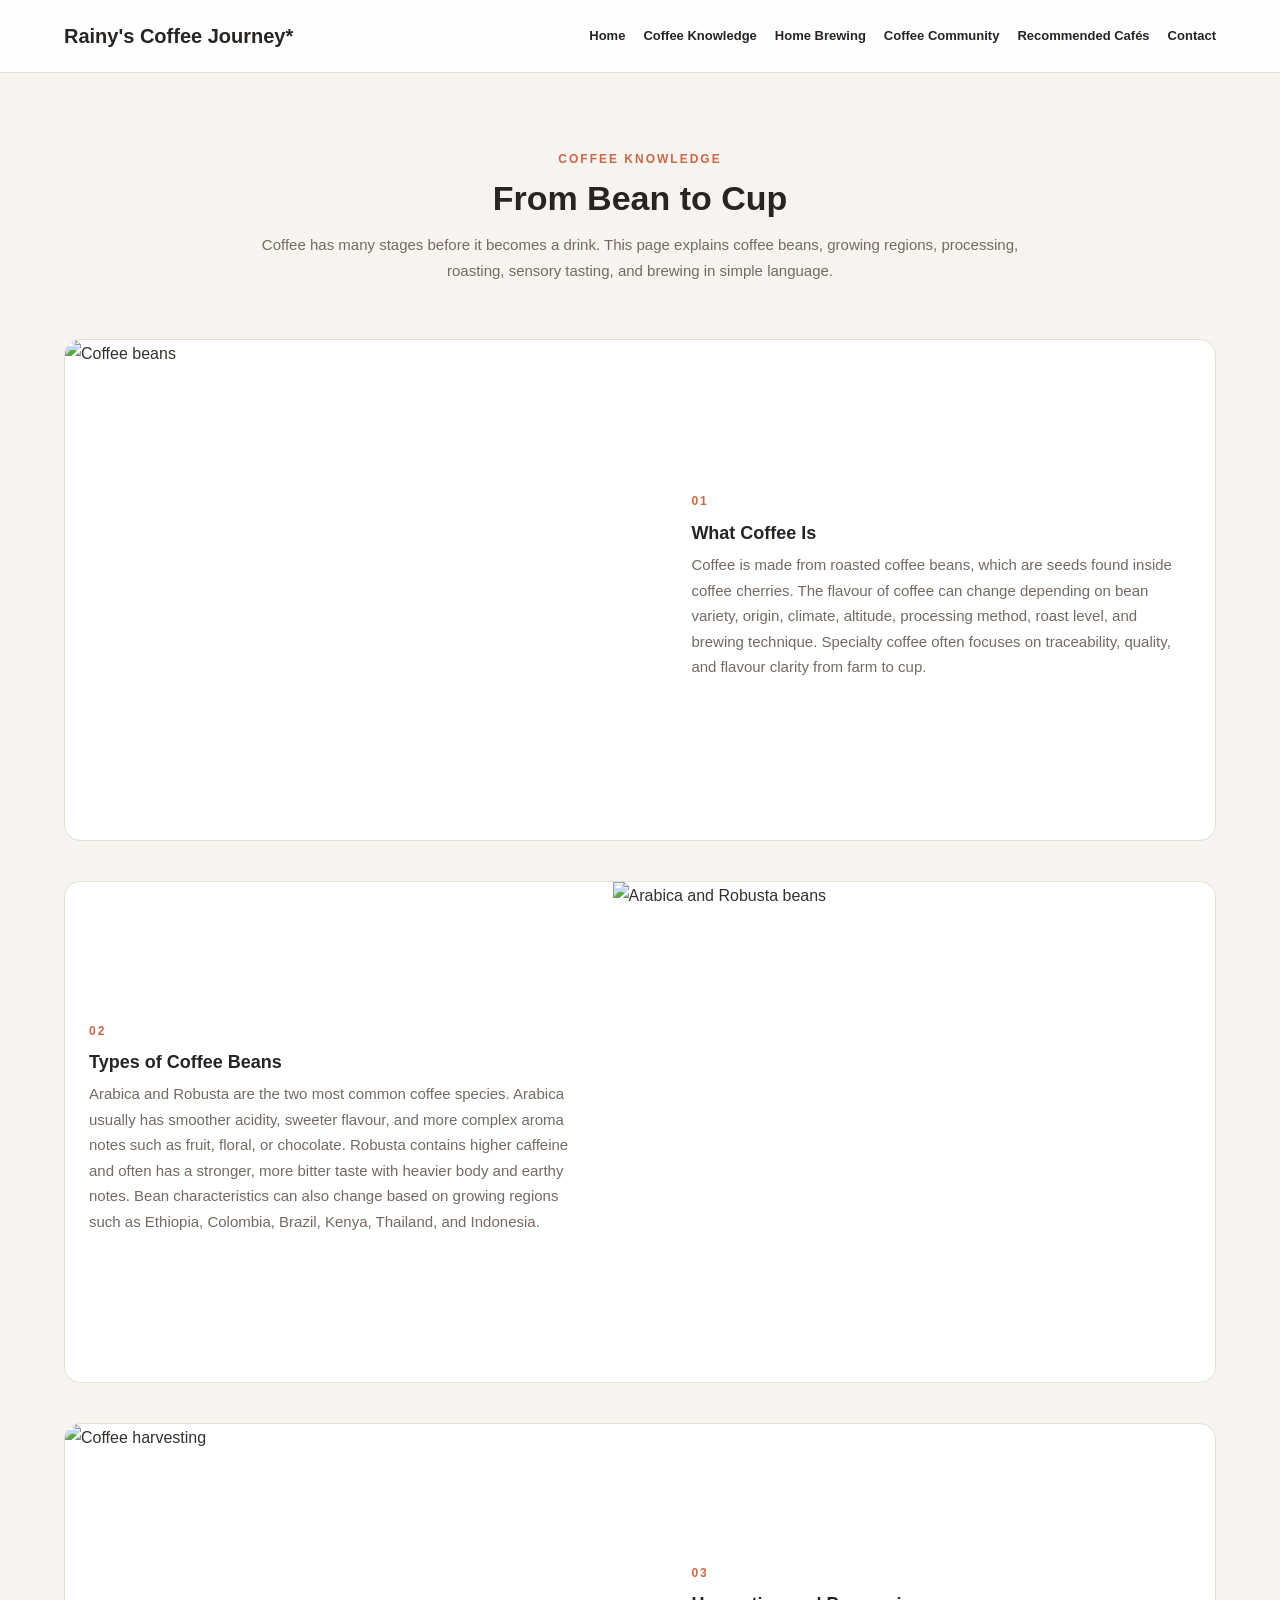
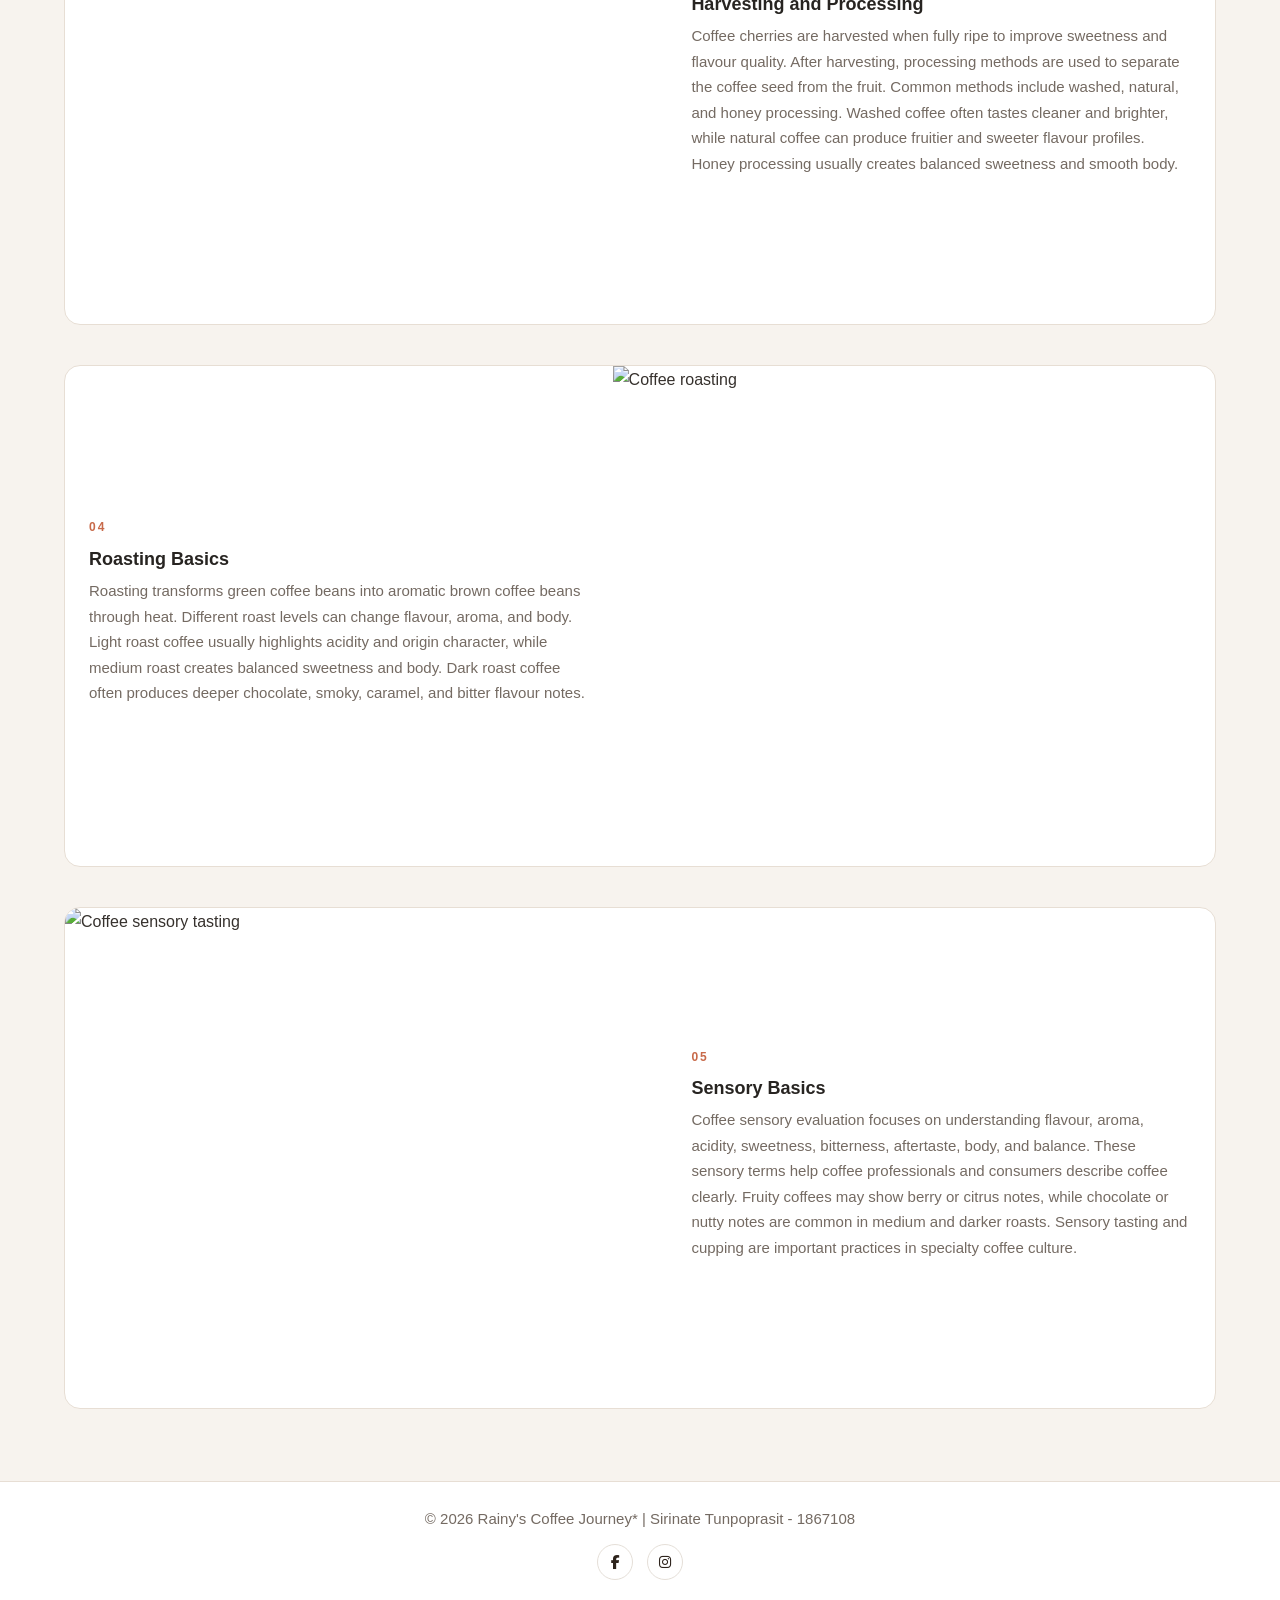
==== 02.basic.html @ 63c52bd1 "Add files via upload" ====
<!-- Sirinate Tunpoprasit - student id: 1867108 -->
<!-- This page introduces basic coffee knowledge, including coffee beans, roasting levels, processing methods,
and flavour profiles to help users better understand specialty coffee culture. -->

<!DOCTYPE html>
<html lang="en">
<head>
    <meta charset="UTF-8">
    <meta name="viewport" content="width=device-width, initial-scale=1.0">
    <title>Rainy's Coffee Journey* | Coffee Knowledge</title>
    <link rel="stylesheet" href="style.css">
    <link rel="stylesheet" href="https://cdnjs.cloudflare.com/ajax/libs/font-awesome/6.5.0/css/all.min.css">
</head>
<body>

<header>
    <div class="container header-box">
        <h1>Rainy's Coffee Journey*</h1>
        <nav> <!-- Navigation menu used on all pages -->
            <a href="01.index.html">Home</a>
            <a href="02.basic.html">Coffee Knowledge</a>
            <a href="03.brewing.html">Home Brewing</a>
            <a href="04.community.html">Coffee Community</a>
            <a href="05.cafe.html">Recommended Cafés</a>
            <a href="06.contact.html">Contact</a>
        </nav>
    </div>
</header>

<main class="container">
    <section class="page-intro">
        <p class="small-title">COFFEE KNOWLEDGE</p>
        <h2>From Bean to Cup</h2>
        <p>Coffee has many stages before it becomes a drink. This page explains coffee beans, growing regions, processing, roasting, sensory tasting, 
            and brewing in simple language.</p>
    </section>

    <section class="large-topic">
        <img src="images/bean.jpg" alt="Coffee beans">
        <div>
            <p class="small-title">01</p>
            <h3>What Coffee Is</h3>
            <p>Coffee is made from roasted coffee beans, which are seeds found inside coffee cherries.
                The flavour of coffee can change depending on bean variety, origin, climate,
                altitude, processing method, roast level, and brewing technique.
                Specialty coffee often focuses on traceability, quality, and flavour clarity from farm to cup.</p>
        </div>
    </section>

    <section class="large-topic reverse">
        <img src="images/arabica-robusta.jpg" alt="Arabica and Robusta beans">
        <div>
            <p class="small-title">02</p>
            <h3>Types of Coffee Beans</h3>
            <p>Arabica and Robusta are the two most common coffee species.
                Arabica usually has smoother acidity, sweeter flavour, and more complex aroma notes such as fruit, floral, or chocolate.
                Robusta contains higher caffeine and often has a stronger, more bitter taste with heavier body and earthy notes.
                Bean characteristics can also change based on growing regions such as Ethiopia, Colombia, Brazil, Kenya, Thailand, and Indonesia.</p>
        </div>
    </section>

    <section class="large-topic">
        <img src="images/harvest.jpg" alt="Coffee harvesting">
        <div>
            <p class="small-title">03</p>
            <h3>Harvesting and Processing</h3>
            <p>Coffee cherries are harvested when fully ripe to improve sweetness and flavour quality.
                After harvesting, processing methods are used to separate the coffee seed from the fruit.
                Common methods include washed, natural, and honey processing.
                Washed coffee often tastes cleaner and brighter, while natural coffee can produce fruitier and sweeter flavour profiles.
                Honey processing usually creates balanced sweetness and smooth body.</p>
        </div>
    </section>

    <section class="large-topic reverse">
        <img src="images/roasting.jpg" alt="Coffee roasting">
        <div>
            <p class="small-title">04</p>
            <h3>Roasting Basics</h3>
            <p>Roasting transforms green coffee beans into aromatic brown coffee beans through heat.
                Different roast levels can change flavour, aroma, and body.
                Light roast coffee usually highlights acidity and origin character, while medium roast creates balanced sweetness and body.
                Dark roast coffee often produces deeper chocolate, smoky, caramel, and bitter flavour notes.</p>
        </div>
    </section>

    <section class="large-topic">
        <img src="images/sensory.jpg" alt="Coffee sensory tasting">
        <div>
            <p class="small-title">05</p>
            <h3>Sensory Basics</h3>
            <p>Coffee sensory evaluation focuses on understanding flavour, aroma, acidity, sweetness, bitterness, aftertaste, body, and balance.
                These sensory terms help coffee professionals and consumers describe coffee clearly.
                Fruity coffees may show berry or citrus notes, while chocolate or nutty notes are common in medium and darker roasts.
                Sensory tasting and cupping are important practices in specialty coffee culture.</p>
        </div>
    </section>
</main>

<footer class="footer"> <!-- Footer with copyright and social media links -->
    <div class="footer-bottom">
        <p>&copy; 2026 Rainy's Coffee Journey* | Sirinate Tunpoprasit - 1867108</p>
    </div>

    <div class="footer-social"> <!-- Social media links are showing by icons -->
        <a href="https://www.facebook.com/Siri.Jibibabazzz/" target="_blank" aria-label="Facebook">
            <i class="fab fa-facebook-f"></i>
        </a>
        <a href="https://www.instagram.com/jibibabazzz/" target="_blank" aria-label="Instagram">
            <i class="fab fa-instagram"></i>
        </a>
    </div>
</footer>


</body>
</html>
---- style.css ----
/* THEME COLORS AND FONT */
:root {
    --bg: #f7f3ee;
    --white: #ffffff;
    --cream: #efe7dc;
    --primary: #c86a4a;
    --dark: #272421;
    --text: #36312d;
    --soft-text: #746a62;
    --border: #e7ded4;
}

/* RESET AND BASE STYLE */
* {
    margin: 0;
    padding: 0;
    box-sizing: border-box;
}

body {
    font-family: "Avenir Next", Arial, sans-serif;
    background: var(--bg);
    color: var(--text);
    line-height: 1.7;
}

a {
    color: inherit;
    text-decoration: none;
}

a:hover {
    color: var(--primary);
}

.container {
    width: 90%;
    max-width: 1180px;
    margin: auto;
}

/* HEADER - ALL PAGES */
header {
    background: rgba(255, 255, 255, 0.96);
    border-bottom: 1px solid var(--border);
}

.header-box {
    min-height: 72px;
    display: flex;
    justify-content: space-between;
    align-items: center;
    gap: 24px;
}

/* HEADER, NAVIGATION BAR - ALL PAGES */
header h1 {
    font-size: 20px;
    font-weight: 600;
    color: var(--dark);
}

nav {
    display: flex;
    flex-wrap: wrap;
    gap: 18px;
}

nav a {
    font-size: 13px;
    font-weight: 600;
    color: var(--dark);
}

/* HOME PAGE - WELCOME VIDEO */
.welcome-video {
    position: relative;
    width: 100%;
    aspect-ratio: 16 / 9;
    overflow: hidden;
    background: var(--cream);
}

.welcome-video video {
    position: absolute;
    inset: 0;
    width: 100%;
    height: 100%;
    object-fit: cover;
}

.welcome-video::after {
    content: "";
    position: absolute;
    inset: 0;
    background: rgba(28, 22, 18, 0.38);
}

.welcome-text {
    position: relative;
    z-index: 1;
    max-width: 720px;
    margin: auto;
    text-align: center;
    padding: 17% 24px 0;
}

.welcome-text h2,
.welcome-text p,
.welcome-text .small-title {
    color: white;
}

.welcome-text h2 {
    font-size: 48px;
    line-height: 1.08;
    margin-bottom: 14px;
}

.welcome-text p {
    margin-bottom: 24px;
}

/* GENERAL PAGE SPACING AND TEXT */
main {
    padding-bottom: 72px;
}

section,
.section-block {
    margin: 110px auto;
}

.page-intro {
    max-width: 760px;
    margin: 76px auto 56px;
    text-align: center;
}

h2 {
    font-size: 34px;
    line-height: 1.15;
    font-weight: 600;
    color: var(--dark);
    margin-bottom: 14px;
}

h3 {
    font-size: 18px;
    line-height: 1.25;
    font-weight: 600;
    color: var(--dark);
    margin-bottom: 8px;
}

p {
    font-size: 15px;
    color: var(--soft-text);
    margin-bottom: 10px;
}

.small-title {
    font-size: 12px;
    letter-spacing: 2px;
    text-transform: uppercase;
    color: var(--primary);
    font-weight: 700;
    margin-bottom: 10px;
}

/* BUTTONS */
.button,
.buttons button,
form button {
    display: inline-block;
    background: var(--dark);
    color: white;
    border: none;
    padding: 11px 20px;
    border-radius: 999px;
    font-size: 13px;
    font-weight: 700;
    cursor: pointer;
}

.button:hover, /* For button hover effect */
.buttons button:hover,
form button:hover {
    background: var(--primary);
    color: white;
}

/* HOME PAGE - FEATURE SECTION */
.section-block {
    text-align: center;
}

.section-block h2 {
    max-width: 560px;
    margin: 0 auto 12px;
}

.section-block .small-title {
    display: block;
    text-align: center;
}

.section-block > p {
    max-width: 560px;
    margin: 0 auto 40px;
}

/* HOME PAGE - FEATURE CARDS */
.feature-box {
    display: grid;
    grid-template-columns: repeat(4, 1fr);
    gap: 32px;
    max-width: 1100px;
    margin: 40px auto 0;
}

.feature-card {
    background: var(--white);
    border: 1px solid var(--border);
    border-radius: 16px;
    overflow: hidden;
    text-align: center;
    box-shadow: 0 8px 24px rgba(0, 0, 0, 0.04);
    transition: all 0.3s ease;
}

.feature-card:hover { /* For feature card hover effect */
    transform: translateY(-6px);
    box-shadow: 0 14px 30px rgba(0, 0, 0, 0.08);
}

.feature-card img {
    width: 100%;
    aspect-ratio: 1 / 1;
    object-fit: cover;
}

.feature-card h3 {
    padding: 22px 22px 8px;
    font-size: 17px;
}

.feature-card p {
    padding: 0 24px 28px;
    font-size: 14px;
    line-height: 1.6;
    color: var(--soft-text);
    text-align: center;
}

/* COFFEE KNOWLEDGE PAGE */
.large-topic {
    display: grid;
    grid-template-columns: 1.1fr 1fr;
    gap: 0;
    align-items: center;
    background: var(--white);
    border: 1px solid var(--border);
    border-radius: 16px;
    padding: 0;
    overflow: hidden;
    margin: 40px auto 0;
}

.large-topic.reverse { /* For converse layout */
    grid-template-columns: 1fr 1.1fr;
}

.large-topic.reverse img {
    order: 2;
}
.large-topic div {
    padding: 24px;
}
.large-topic img {
    width: 100%;
    height: 500px;
    object-fit: cover;
    display: block;
}


/* BREWING AND COMMUNITY CARDS */
.card-box,
.news-grid {
    display: grid;
    grid-template-columns: repeat(2, 1fr);
    gap: 32px;
    max-width: 1100px;
}

.card,
.news-card {
    background: var(--white);
    border: 1px solid var(--border);
    border-radius: 16px;
    overflow: hidden;
    text-align: center;
    padding: 0;
    transition: all 0.3s ease;
}

.card:hover,
.news-card:hover { /* For brewing and community card hover effect */
    transform: translateY(-4px);
    box-shadow: 0 6px 20px rgba(0,0,0,0.04);
}

.card img,
.news-card img {
    width: 100%;
    aspect-ratio: 1 / 1;
    object-fit: cover;
}

.card h3 {
    padding: 16px 16px 6px;
    font-size: 18px;
    font-weight: 600;
}

.card p {
    padding: 0 16px 18px;
    font-size: 14px;
    line-height: 1.6;
}

/* CAFE PAGE */
.buttons {
    text-align: center;
    margin-bottom: 34px;
}

.cafe-grid {
    display: grid;
    grid-template-columns: repeat(6, 1fr);
    gap: 18px;
}

.cafe-card {
    background: var(--white);
    border: 1px solid var(--border);
    border-radius: 14px;
    padding: 0;
    overflow: hidden;
    text-align: center;
    transition: transform 0.2s ease;
}

.cafe-card:hover { /* For cafe card hover effect */
    transform: translateY(-4px);
    box-shadow: 0 6px 20px rgba(0,0,0,0.04);
}

.cafe-card img {
    width: 100%;
    aspect-ratio: 1 / 1;
    object-fit: cover;
    display: block;
}

.cafe-card h3 {
    font-size: 13px;
    padding: 10px 10px 4px;
}

.cafe-card p {
    font-size: 11px;
    padding-bottom: 12px;
}

/* CONTACT PAGE */
.contact-info {
    display: grid;
    grid-template-columns: repeat(2, 1fr);
    gap: 24px;
}

.contact-info div,
form {
    background: var(--white);
    border: none;
    border-radius: 16px;
    padding: 22px;
}

.contact-layout {
    display: grid;
    grid-template-columns: 1fr 1fr;
    gap: 40px;
    align-items: stretch;
}

.contact-right img {
    width: 100%;
    height: 100%;
    object-fit: cover;
    display: block;
    border-radius: 16px;
}

form label {
    display: block;
    margin-bottom: 6px;
    font-size: 13px;
    color: var(--dark);
    font-weight: 700;
}

form input,
form textarea {
    width: 100%;
    padding: 12px;
    border: 1px solid var(--border);
    margin-bottom: 14px;
    font-family: inherit;
    font-size: 14px;
    background: #fffdfb;
    border-radius: 10px;
}

form input:focus,
form textarea:focus {
    border-color: var(--primary);
    outline: none;
}

#formMessage {
    margin-top: 12px;
    font-weight: 600;
}

/* FOOTER - ALL PAGES */
footer {
    background: var(--white);
    border-top: 1px solid var(--border);
    text-align: center;
    padding: 24px;
}
.footer-social { /* For footer social media links */
    margin-top: 12px;
    display: flex;
    justify-content: center;
    gap: 14px;
}

.footer-social a {
    width: 36px;
    height: 36px;
    display: flex;
    align-items: center;
    justify-content: center;

    border-radius: 50%;
    background: #ffffff;
    color: #2d231c;

    font-size: 14px;
    text-decoration: none;

    border: 1px solid #e5dfd8;

    transition: all 0.25s ease;
}

.footer-social a:hover { /* For footer social media link hover effect */
    transform: translateY(-3px);
    background: #c97b5c;
    color: white;
    box-shadow: 0 6px 14px rgba(0,0,0,0.08);
}

/* RESPONSIVE DESIGN - Destop/ laptop/ mobile */
@media (max-width: 1000px) {
    .feature-box {
        grid-template-columns: repeat(2, 1fr);
    }

    .cafe-grid {
        grid-template-columns: repeat(4, 1fr);
    }
}

@media (max-width: 800px) {
    .header-box {
        align-items: flex-start;
        flex-direction: column;
    }

    nav {
        gap: 12px;
    }

    .welcome-text {
        padding-top: 14%;
    }

    .welcome-text h2 {
        font-size: 30px;
    }

    .large-topic,
    .large-topic.reverse,
    .card-box,
    .news-grid,
    .contact-info,
    .contact-layout {
        grid-template-columns: 1fr;
    }

    .large-topic.reverse img {
        order: 0;
    }

    .contact-right img {
        height: 320px;
    }
}

@media (max-width: 600px) {
    .container {
        width: 92%;
    }

    .welcome-video {
        aspect-ratio: 4 / 3;
    }

    .welcome-text {
        padding-top: 18%;
    }

    .welcome-text h2 {
        font-size: 26px;
    }

    .feature-box,
    .cafe-grid {
        grid-template-columns: 1fr;
    }

    h2 {
        font-size: 28px;
    }
}
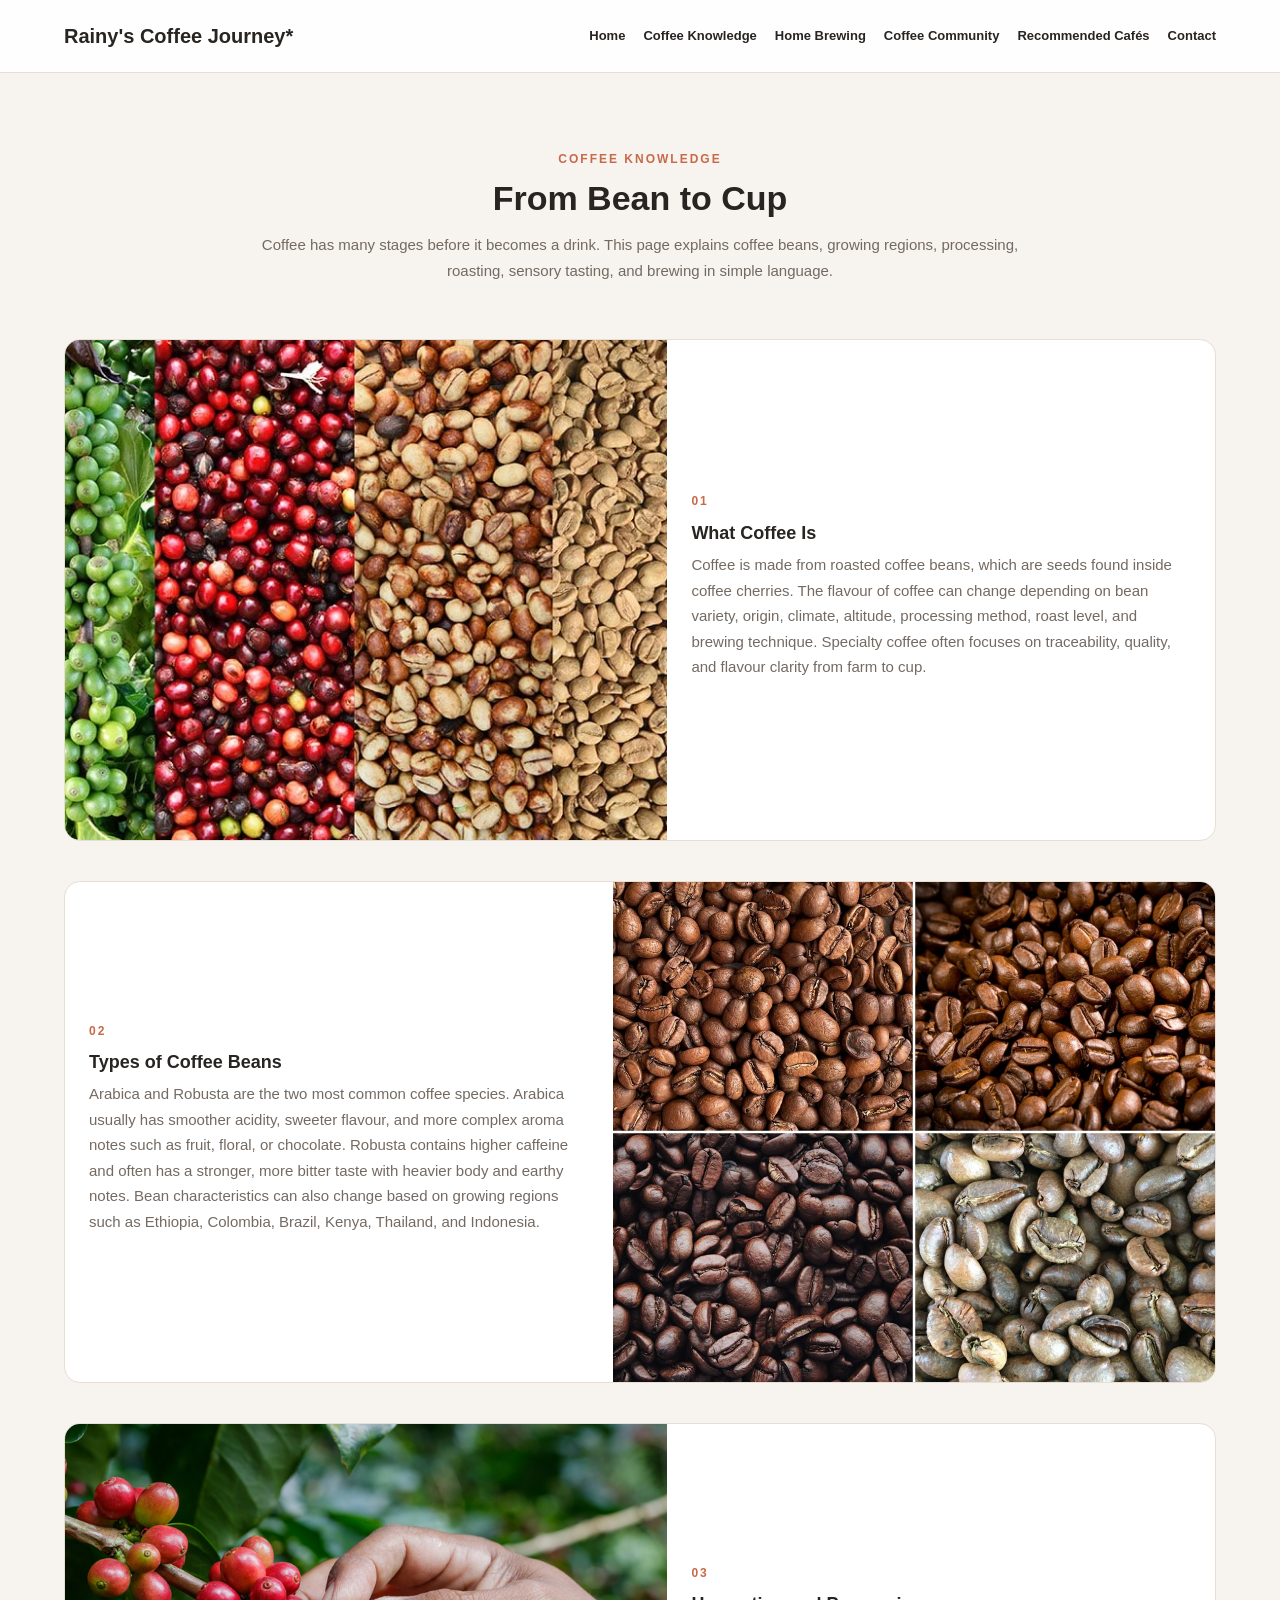
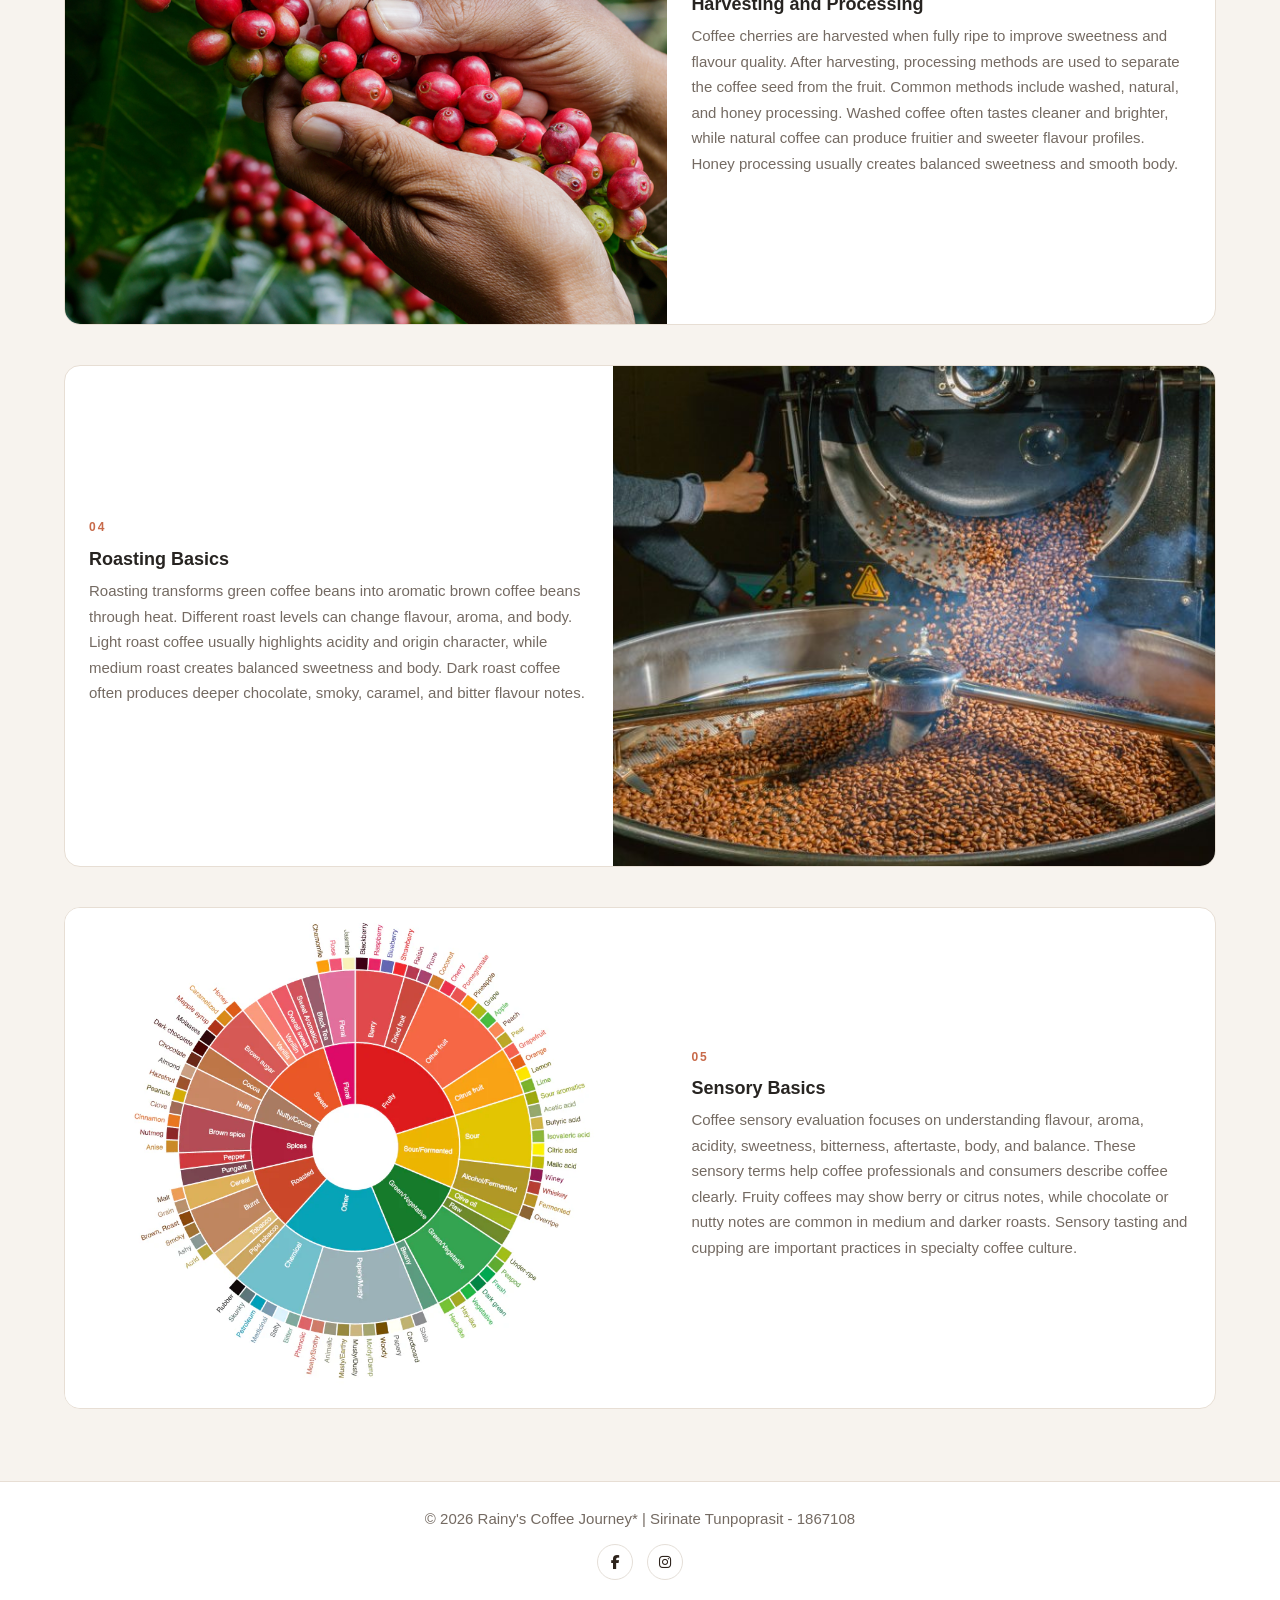
==== commit 88600aed: "Update 02.basic.html" ====
--- a/02.basic.html
+++ b/02.basic.html
@@ -17,7 +17,7 @@
     <div class="container header-box">
         <h1>Rainy's Coffee Journey*</h1>
         <nav> <!-- Navigation menu used on all pages -->
-            <a href="01.index.html">Home</a>
+            <a href="index.html">Home</a>
             <a href="02.basic.html">Coffee Knowledge</a>
             <a href="03.brewing.html">Home Brewing</a>
             <a href="04.community.html">Coffee Community</a>
@@ -36,7 +36,7 @@
     </section>
 
     <section class="large-topic">
-        <img src="images/bean.jpg" alt="Coffee beans">
+        <img src="bean.jpg" alt="Coffee beans">
         <div>
             <p class="small-title">01</p>
             <h3>What Coffee Is</h3>
@@ -48,7 +48,7 @@
     </section>
 
     <section class="large-topic reverse">
-        <img src="images/arabica-robusta.jpg" alt="Arabica and Robusta beans">
+        <img src="arabica-robusta.jpg" alt="Arabica and Robusta beans">
         <div>
             <p class="small-title">02</p>
             <h3>Types of Coffee Beans</h3>
@@ -60,7 +60,7 @@
     </section>
 
     <section class="large-topic">
-        <img src="images/harvest.jpg" alt="Coffee harvesting">
+        <img src="harvest.jpg" alt="Coffee harvesting">
         <div>
             <p class="small-title">03</p>
             <h3>Harvesting and Processing</h3>
@@ -73,7 +73,7 @@
     </section>
 
     <section class="large-topic reverse">
-        <img src="images/roasting.jpg" alt="Coffee roasting">
+        <img src="roasting.jpg" alt="Coffee roasting">
         <div>
             <p class="small-title">04</p>
             <h3>Roasting Basics</h3>
@@ -85,7 +85,7 @@
     </section>
 
     <section class="large-topic">
-        <img src="images/sensory.jpg" alt="Coffee sensory tasting">
+        <img src="sensory.jpg" alt="Coffee sensory tasting">
         <div>
             <p class="small-title">05</p>
             <h3>Sensory Basics</h3>
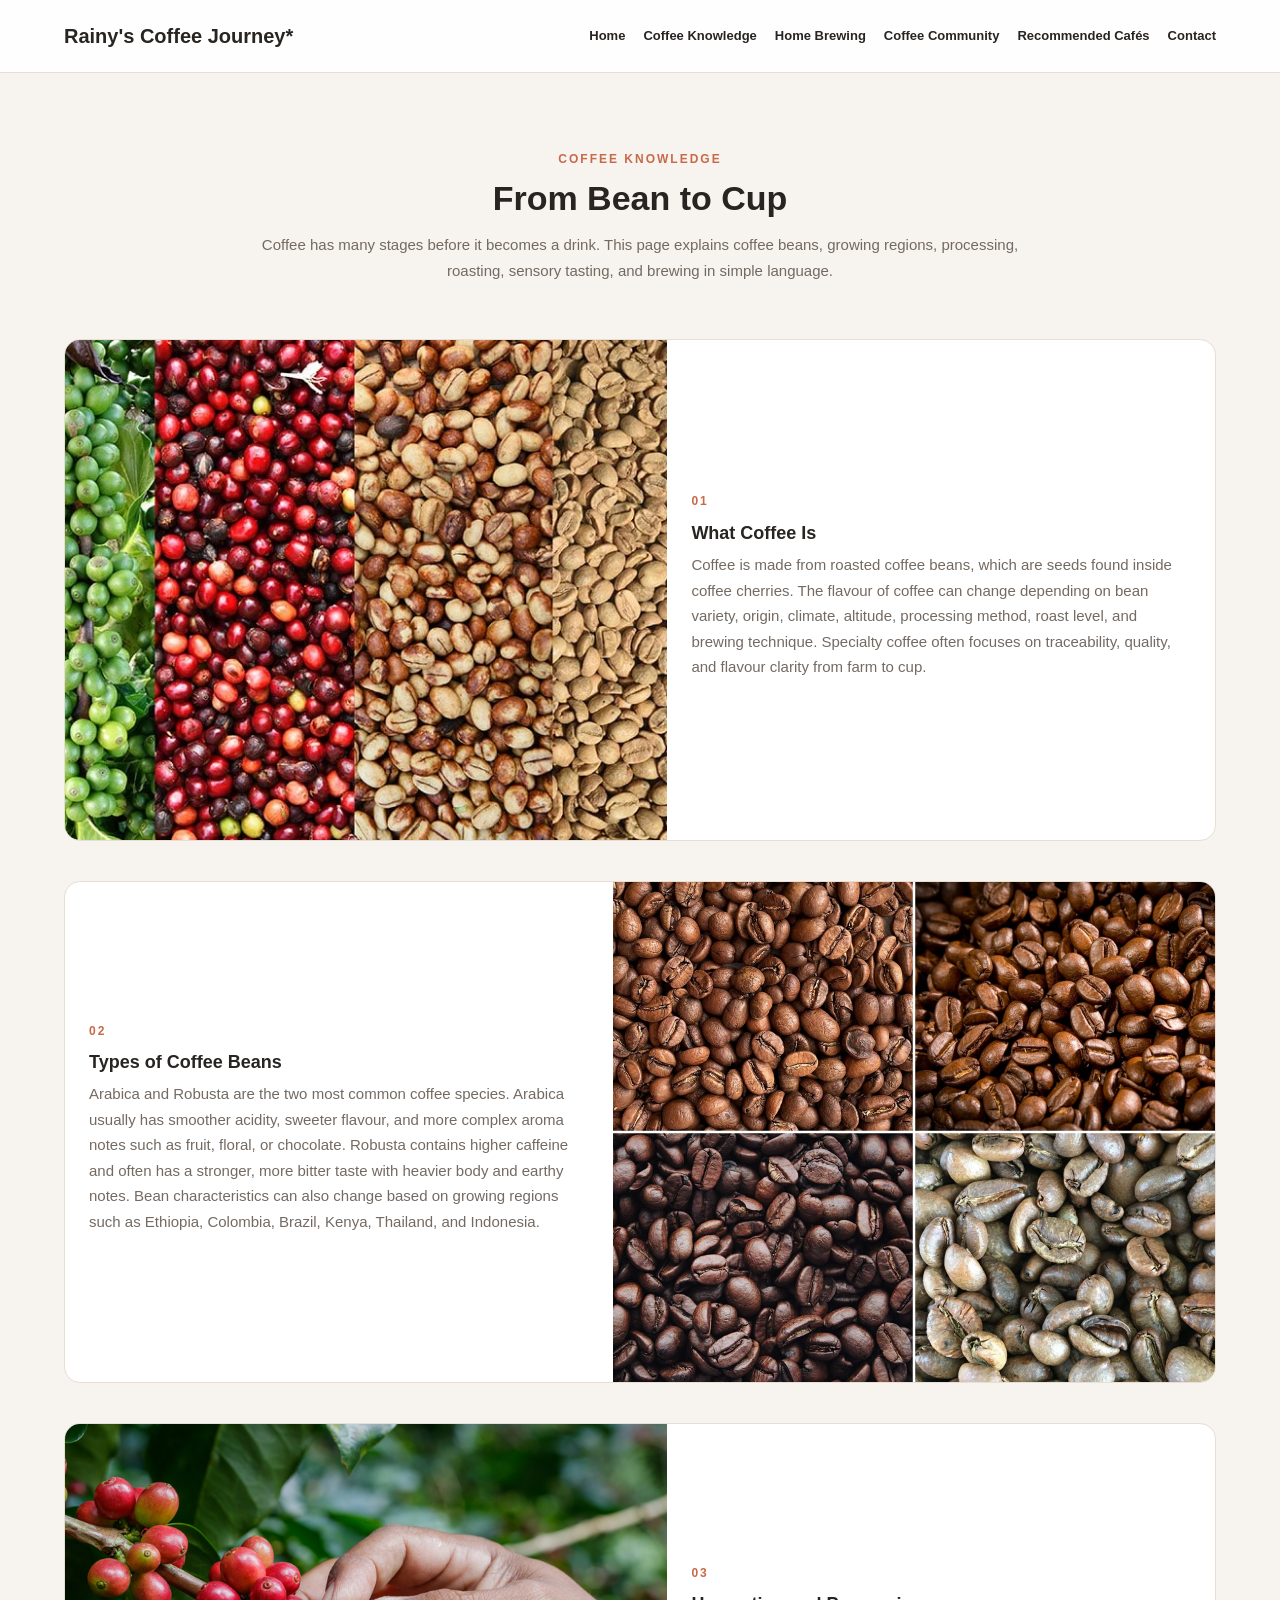
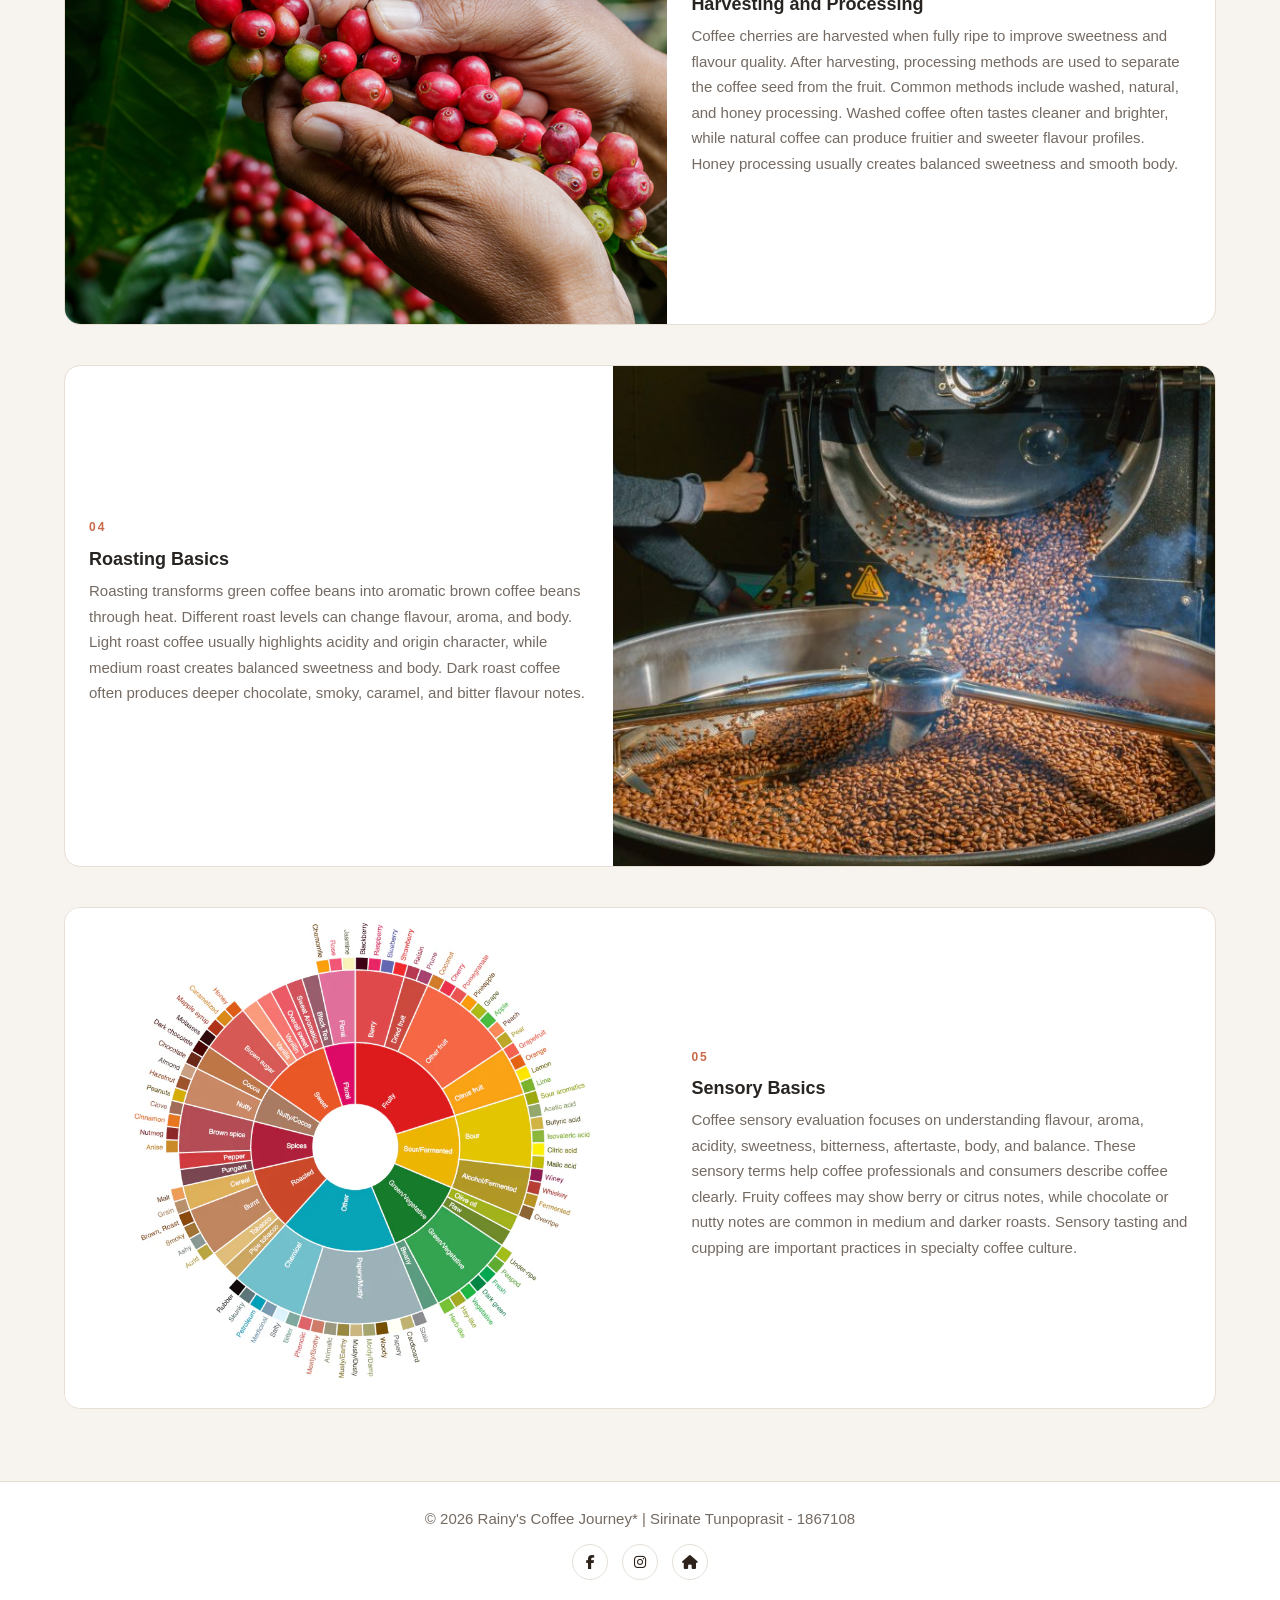
==== commit 093e7268: "Fix social media links in footer section" ====
--- a/02.basic.html
+++ b/02.basic.html
@@ -104,14 +104,12 @@
 
     <div class="footer-social"> <!-- Social media links are showing by icons -->
         <a href="https://www.facebook.com/Siri.Jibibabazzz/" target="_blank" aria-label="Facebook">
-            <i class="fab fa-facebook-f"></i>
-        </a>
+            <i class="fab fa-facebook-f"></i></a>
         <a href="https://www.instagram.com/jibibabazzz/" target="_blank" aria-label="Instagram">
-            <i class="fab fa-instagram"></i>
-        </a>
+            <i class="fab fa-instagram"></i></a>
+        <a href="index.html" class="home-btn"><i class="fa fa-home"></i></a> <!-- Home button to navigate back to the home page -->
     </div>
 </footer>
 
-
 </body>
 </html>
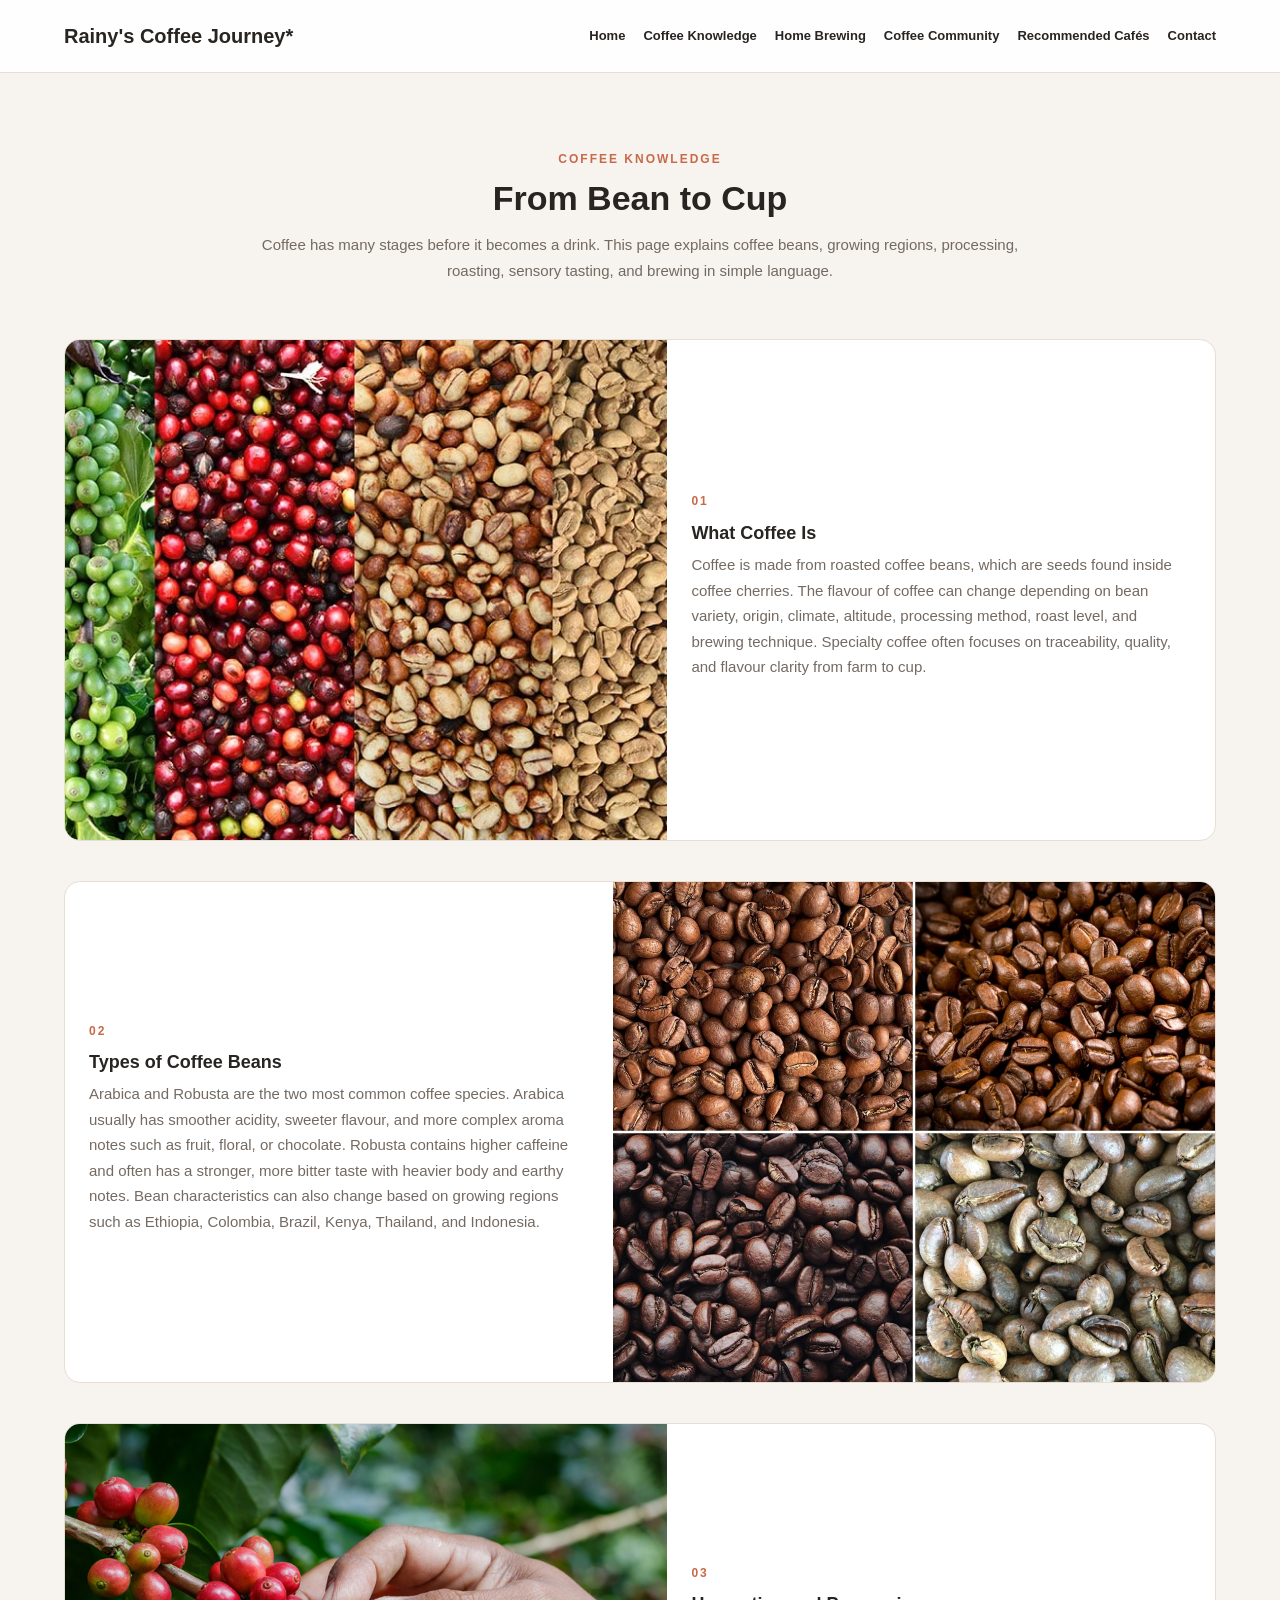
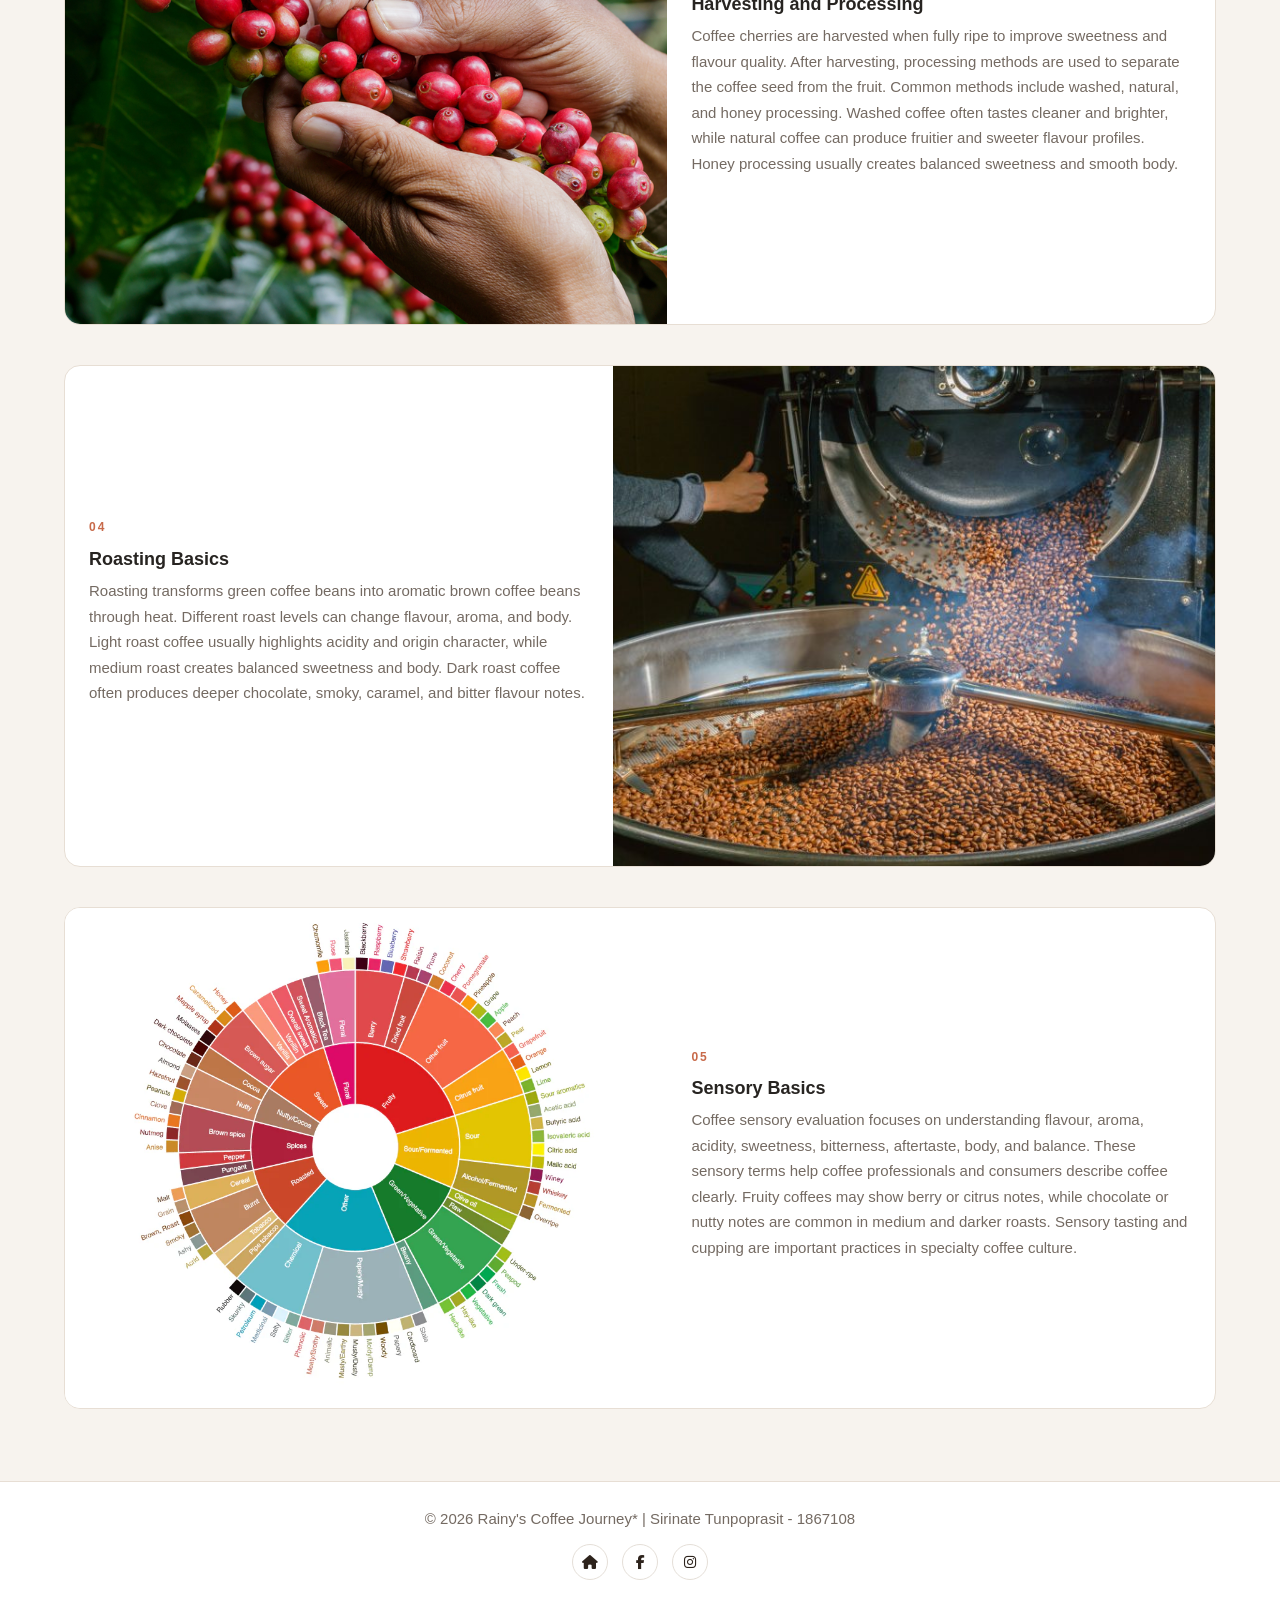
==== commit 2fc95c8a: "Update 02.basic.html" ====
--- a/02.basic.html
+++ b/02.basic.html
@@ -103,11 +103,11 @@
     </div>
 
     <div class="footer-social"> <!-- Social media links are showing by icons -->
+        <a href="index.html" class="home-btn"><i class="fa fa-home"></i></a> <!-- Home button to navigate back to the home page -->
         <a href="https://www.facebook.com/Siri.Jibibabazzz/" target="_blank" aria-label="Facebook">
             <i class="fab fa-facebook-f"></i></a>
         <a href="https://www.instagram.com/jibibabazzz/" target="_blank" aria-label="Instagram">
             <i class="fab fa-instagram"></i></a>
-        <a href="index.html" class="home-btn"><i class="fa fa-home"></i></a> <!-- Home button to navigate back to the home page -->
     </div>
 </footer>
 
